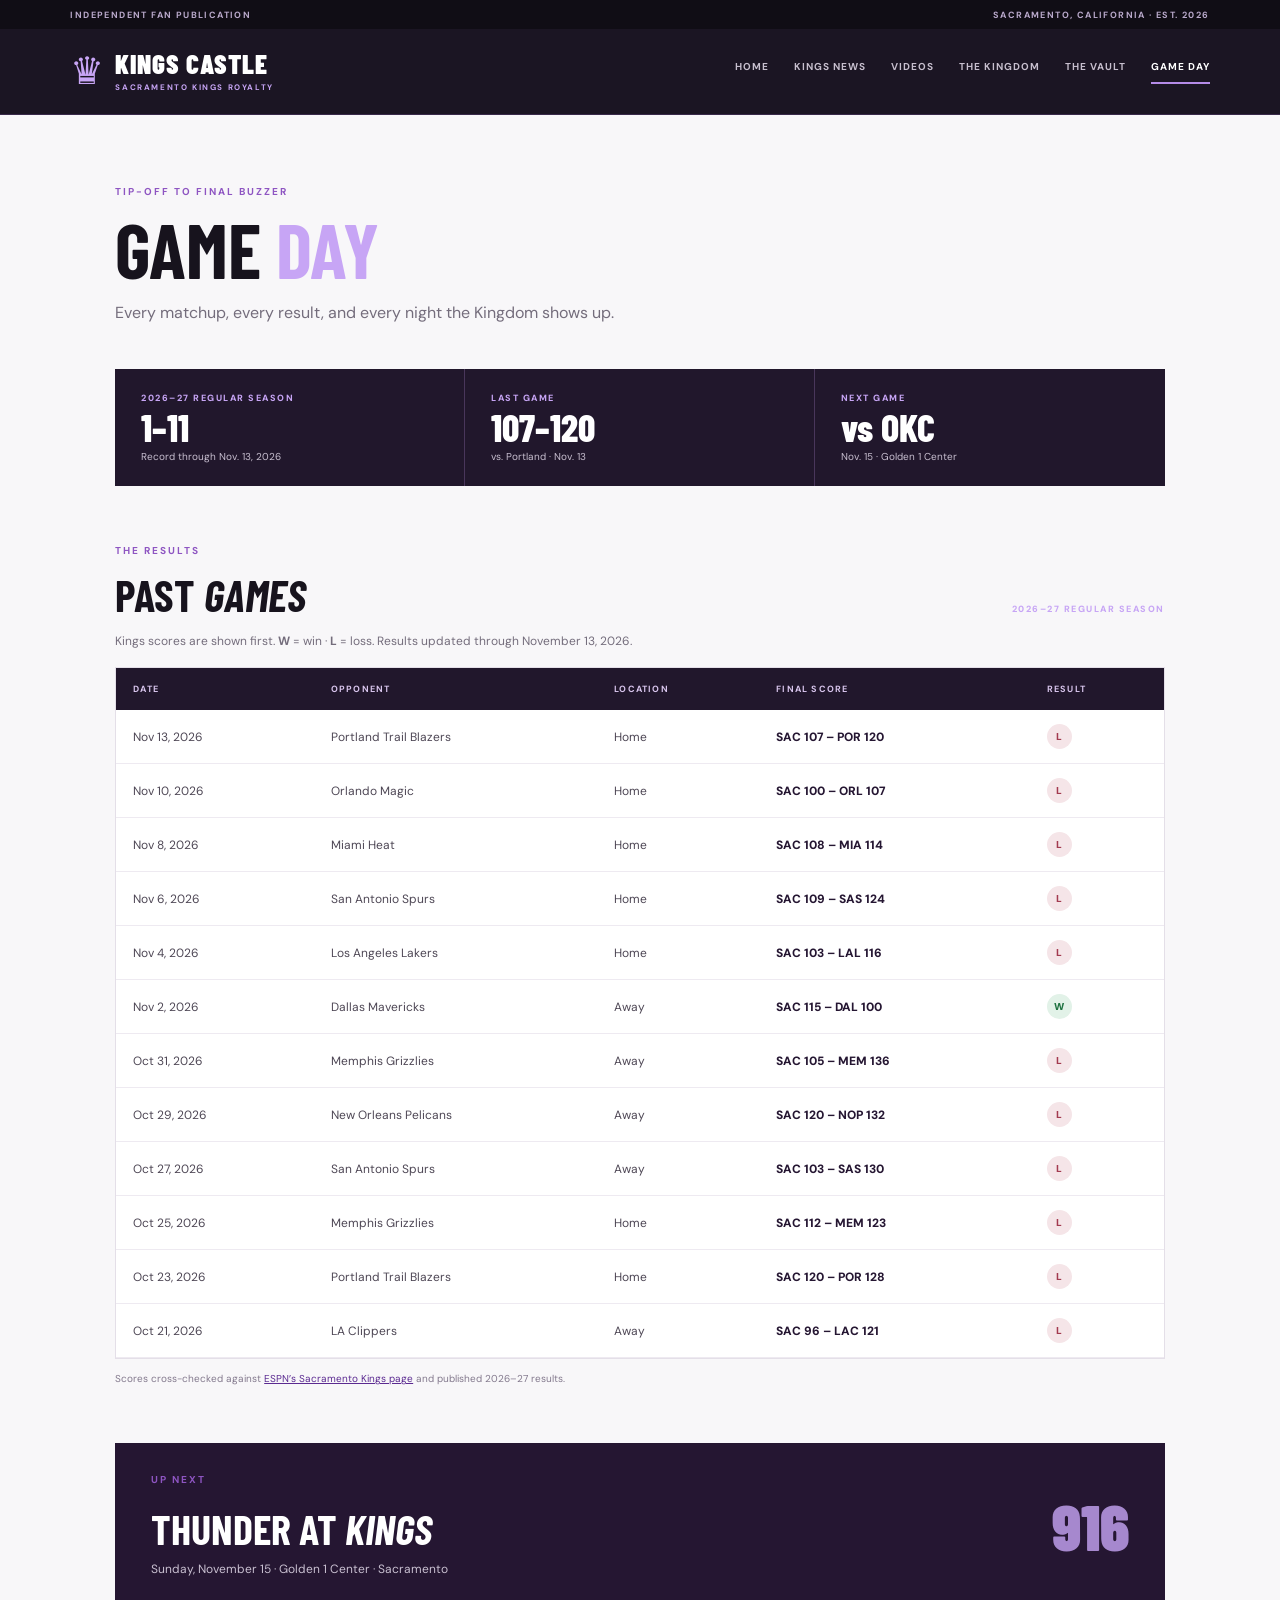
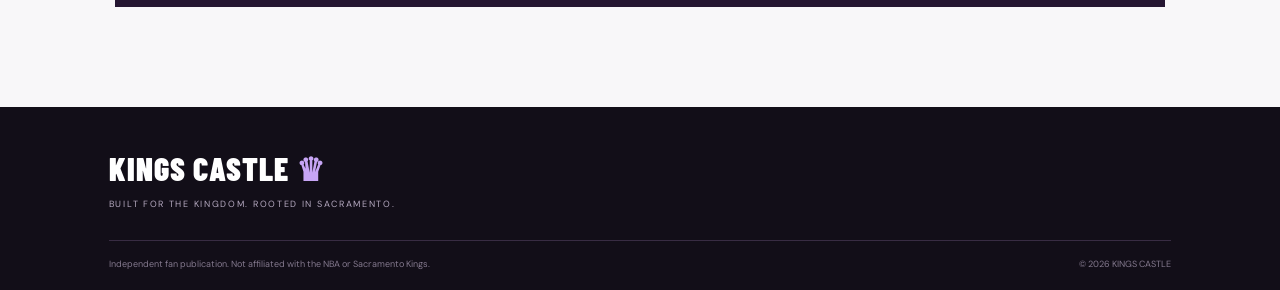
==== game-day.html @ 20aa43b6 "v3" ====
<!doctype html><html lang="en"><head><meta charset="utf-8"><meta name="viewport" content="width=device-width, initial-scale=1"><title>Game Day | Kings Castle</title><link href="https://fonts.googleapis.com/css2?family=Barlow+Condensed:wght@600;700;800;900&family=DM+Sans:wght@400;500;600;700&display=swap" rel="stylesheet"><link rel="stylesheet" href="assets/css/style.css"></head><body>
<div class="topline"><span>INDEPENDENT FAN PUBLICATION</span><span>SACRAMENTO, CALIFORNIA · EST. 2026</span></div>
<header class="site-header"><a class="brand" href="index.html"><span class="brand-mark">♛</span><span class="brand-copy"><strong>KINGS CASTLE</strong><small>SACRAMENTO KINGS ROYALTY</small></span></a><button class="menu-toggle" aria-label="Toggle navigation">☰</button><nav class="nav"><a href="index.html">HOME</a><a href="news.html">KINGS NEWS</a><a href="videos.html">VIDEOS</a><a href="kingdom.html">THE KINGDOM</a><a href="vault.html">THE VAULT</a><a class="active" href="game-day.html">GAME DAY</a></nav></header>
<main class="page-wrap">
  <div class="page-intro"><p class="eyebrow">TIP-OFF TO FINAL BUZZER</p><h1>GAME <em>DAY</em></h1><p>Every matchup, every result, and every night the Kingdom shows up.</p></div>
  <section class="record-strip">
    <div><span class="record-label">2026–27 REGULAR SEASON</span><strong>1–11</strong><small>Record through Nov. 13, 2026</small></div>
    <div><span class="record-label">LAST GAME</span><strong>107–120</strong><small>vs. Portland · Nov. 13</small></div>
    <div><span class="record-label">NEXT GAME</span><strong>vs OKC</strong><small>Nov. 15 · Golden 1 Center</small></div>
  </section>
  <section class="results-section">
    <div class="section-heading"><div><p class="eyebrow">THE RESULTS</p><h2>PAST <em>GAMES</em></h2></div><span class="season-tag">2026–27 REGULAR SEASON</span></div>
    <p class="results-intro">Kings scores are shown first. <strong>W</strong> = win · <strong>L</strong> = loss. Results updated through November 13, 2026.</p>
    <div class="results-table-wrap"><table class="results-table">
      <thead><tr><th>DATE</th><th>OPPONENT</th><th>LOCATION</th><th>FINAL SCORE</th><th>RESULT</th></tr></thead>
      <tbody>
        <tr><td>Nov 13, 2026</td><td>Portland Trail Blazers</td><td>Home</td><td class="score">SAC 107 – POR 120</td><td><span class="result loss">L</span></td></tr>
        <tr><td>Nov 10, 2026</td><td>Orlando Magic</td><td>Home</td><td class="score">SAC 100 – ORL 107</td><td><span class="result loss">L</span></td></tr>
        <tr><td>Nov 8, 2026</td><td>Miami Heat</td><td>Home</td><td class="score">SAC 108 – MIA 114</td><td><span class="result loss">L</span></td></tr>
        <tr><td>Nov 6, 2026</td><td>San Antonio Spurs</td><td>Home</td><td class="score">SAC 109 – SAS 124</td><td><span class="result loss">L</span></td></tr>
        <tr><td>Nov 4, 2026</td><td>Los Angeles Lakers</td><td>Home</td><td class="score">SAC 103 – LAL 116</td><td><span class="result loss">L</span></td></tr>
        <tr><td>Nov 2, 2026</td><td>Dallas Mavericks</td><td>Away</td><td class="score">SAC 115 – DAL 100</td><td><span class="result win">W</span></td></tr>
        <tr><td>Oct 31, 2026</td><td>Memphis Grizzlies</td><td>Away</td><td class="score">SAC 105 – MEM 136</td><td><span class="result loss">L</span></td></tr>
        <tr><td>Oct 29, 2026</td><td>New Orleans Pelicans</td><td>Away</td><td class="score">SAC 120 – NOP 132</td><td><span class="result loss">L</span></td></tr>
        <tr><td>Oct 27, 2026</td><td>San Antonio Spurs</td><td>Away</td><td class="score">SAC 103 – SAS 130</td><td><span class="result loss">L</span></td></tr>
        <tr><td>Oct 25, 2026</td><td>Memphis Grizzlies</td><td>Home</td><td class="score">SAC 112 – MEM 123</td><td><span class="result loss">L</span></td></tr>
        <tr><td>Oct 23, 2026</td><td>Portland Trail Blazers</td><td>Home</td><td class="score">SAC 120 – POR 128</td><td><span class="result loss">L</span></td></tr>
        <tr><td>Oct 21, 2026</td><td>LA Clippers</td><td>Away</td><td class="score">SAC 96 – LAC 121</td><td><span class="result loss">L</span></td></tr>
      </tbody>
    </table></div>
    <p class="source-note">Scores cross-checked against <a href="https://www.espn.com/nba/team/_/name/sac/sacramento-kings" target="_blank" rel="noopener">ESPN’s Sacramento Kings page</a> and published 2026–27 results.</p>
  </section>
  <section class="upcoming-panel"><div><p class="eyebrow">UP NEXT</p><h2>THUNDER AT <em>KINGS</em></h2><p>Sunday, November 15 · Golden 1 Center · Sacramento</p></div><span class="upcoming-mark">916</span></section>
</main>
<footer class="footer"><a class="footer-brand" href="index.html">KINGS CASTLE <span>♛</span></a><p>BUILT FOR THE KINGDOM. ROOTED IN SACRAMENTO.</p><div class="footer-bottom"><span>Independent fan publication. Not affiliated with the NBA or Sacramento Kings.</span><span>© 2026 KINGS CASTLE</span></div></footer><script src="assets/js/main.js"></script></body></html>
---- assets/css/style.css ----
*{box-sizing:border-box} :root{--purple:#5b2a91;--deep:#17121f;--ink:#17131d;--lav:#c7a5f5;--paper:#f5f2f7;--muted:#8f8798}
html{scroll-behavior:smooth}body{margin:0;background:#f8f7f9;color:var(--ink);font-family:"DM Sans",sans-serif}a{color:inherit;text-decoration:none}
.topline{height:29px;background:#100d15;color:#b9a9cb;display:flex;justify-content:space-between;align-items:center;padding:0 5.5%;font-size:9px;letter-spacing:1.4px;font-weight:700}
.site-header{height:86px;background:#1b1523;color:white;display:flex;align-items:center;justify-content:space-between;padding:0 5.5%;border-bottom:1px solid #39294a;position:relative;z-index:5}
.brand{display:flex;align-items:center;gap:11px}.brand-mark{font-size:38px;color:#c8a5f5;line-height:1}.brand-copy{display:flex;flex-direction:column}.brand-copy strong{font:900 27px/ .9 "Barlow Condensed",sans-serif;letter-spacing:1px}.brand-copy small{font-size:8px;letter-spacing:1.6px;color:#c7a5f5;margin-top:7px;font-weight:700}
.nav{display:flex;gap:25px}.nav a{font-size:10px;letter-spacing:1px;font-weight:700;color:#c7bfce}.nav a:hover,.nav a.active{color:#fff}.nav a.active{border-bottom:2px solid #b58be8;padding-bottom:9px}.menu-toggle{display:none;background:none;border:0;color:white;font-size:24px}
.hero{min-height:570px;background:#21152e;color:#fff;position:relative;overflow:hidden;padding:100px 9% 80px;display:flex;align-items:center}.hero-content{position:relative;z-index:2;max-width:680px}.eyebrow{font-size:10px;letter-spacing:2px;font-weight:700;color:#8e55c2;margin:0 0 17px}.eyebrow-dot{display:inline-block;width:7px;height:7px;background:#c7a5f5;border-radius:50%;margin-right:9px}
h1,h2,h3{font-family:"Barlow Condensed",sans-serif;text-transform:uppercase;margin-top:0} .hero h1{font-size:clamp(62px,9vw,112px);line-height:.83;letter-spacing:-1px;margin:0 0 23px}.hero h1 em,.section h2 em,.kingdom-band em,.page-intro h1 em,.culture-card em,.vault-panel em,.article-wrap h1 em{font-style:normal;color:#c7a5f5}
.hero-sub{font-size:16px;color:#c9c0d1;max-width:440px;line-height:1.7}.hero-actions{display:flex;align-items:center;gap:27px;margin-top:32px}.button{display:inline-flex;padding:15px 20px;font-size:10px;font-weight:800;letter-spacing:1px;gap:20px}.button-light{background:#c7a5f5;color:#1c1426}.text-link,.arrow-link,.read-link{font-size:10px;font-weight:800;letter-spacing:1px}.text-link{color:white}.hero-art{position:absolute;inset:0 0 0 38%;opacity:.8;background:radial-gradient(ellipse at 70% 45%,#7545a3 0,#342044 33%,transparent 67%)}.hero-glow{position:absolute;width:450px;height:450px;border:1px solid #9871bc;border-radius:50%;right:8%;top:7%;box-shadow:0 0 0 35px #ffffff08,0 0 0 80px #ffffff05}.hero-crown{position:absolute;right:20%;top:15%;font-size:260px;color:#d4b5f3;opacity:.13}.hero-lines{position:absolute;inset:0;background:repeating-linear-gradient(130deg,transparent 0 55px,#ffffff08 56px 57px)}.hero-stamp{position:absolute;right:9%;bottom:100px;border:1px solid #9c7aba;padding:15px 19px;display:flex;align-items:center;gap:12px;color:#d8c4ee}.hero-stamp span{font:900 40px "Barlow Condensed"}.hero-stamp small{font-size:8px;line-height:1.5;letter-spacing:1px}.hero-bottom{position:absolute;bottom:22px;left:9%;right:9%;display:flex;justify-content:space-between;font-size:8px;letter-spacing:1.5px;color:#a99bb7}
.section{padding:78px 8.5%;}.section-heading{display:flex;justify-content:space-between;align-items:end;margin-bottom:28px}.section h2,.section-heading h2{font-size:44px;line-height:.95;margin:0}.arrow-link{color:#5b2a91}.feature-grid{display:grid;grid-template-columns:1.45fr 1fr;gap:24px}.feature-card{background:#fff;padding-bottom:26px}.feature-card h3,.video-card h3{font-size:29px;margin:8px 24px}.feature-card p:not(.card-meta){margin:0 24px 17px;color:#706978;font-size:13px;line-height:1.7}.feature-card .card-meta,.feature-card .read-link{margin-left:24px}.image-placeholder{height:240px;display:flex;align-items:center;justify-content:center;position:relative;overflow:hidden;color:#e6d8f4;letter-spacing:2px;font-size:10px;font-weight:700}.image-arena{background:linear-gradient(130deg,#21132e,#65418a 55%,#17121f)}.image-arena b{position:absolute;font:900 170px "Barlow Condensed";opacity:.13;right:22px;bottom:-35px}.image-purple{background:radial-gradient(circle at 50% 45%,#7547a4,#24172f 70%)}.image-purple b{position:absolute;font-size:150px;opacity:.15}.card-meta{display:flex;gap:13px;color:#8a6ba8;font-size:8px;letter-spacing:1.3px;font-weight:800;margin-top:19px}.read-link{color:#5b2a91}.video-section{background:#eeeaf2}.video-grid{display:grid;grid-template-columns:repeat(3,1fr);gap:20px}.video-card{background:#fff;padding-bottom:22px}.video-thumb,.video-placeholder{height:190px;display:block;position:relative;background:#20162b;overflow:hidden}.video-thumb img{width:100%;height:100%;object-fit:cover}.play{position:absolute;left:50%;top:50%;transform:translate(-50%,-50%);width:48px;height:48px;border-radius:50%;background:#c7a5f5;color:#24172f;display:grid;place-items:center}.video-card .card-meta{margin:17px 20px 0}.video-card h3{font-size:23px;margin:8px 20px 16px}.video-card .read-link{margin-left:20px}.muted{color:#817989;font-size:13px;line-height:1.7}
.kingdom-band{background:#251632;color:white;padding:57px 8.5%;display:flex;align-items:center;justify-content:space-between}.kingdom-band h2{font-size:56px;line-height:.9;margin:0}.button-outline{border:1px solid #c7a5f5;color:#fff}.lower-grid{display:grid;grid-template-columns:1fr 1fr;gap:55px}.compact{margin-bottom:16px}.compact h2{font-size:38px}.footer{background:#120e18;color:#fff;padding:42px 8.5% 20px}.footer-brand{font:900 32px "Barlow Condensed";letter-spacing:1px}.footer-brand span{color:#c7a5f5}.footer>p{font-size:9px;letter-spacing:1.7px;color:#b5a9c0}.footer-bottom{border-top:1px solid #382c43;margin-top:30px;padding-top:17px;display:flex;justify-content:space-between;color:#84798e;font-size:9px}
.page-wrap{min-height:65vh;padding:70px 9% 100px}.page-intro{margin-bottom:42px;max-width:700px}.page-intro h1{font-size:76px;line-height:.9;margin:0 0 16px}.page-intro>p:last-child{color:#746d7c;line-height:1.7}.notice{padding:16px 18px;background:#eee8f5;border-left:3px solid #8052ad;color:#51435e;font-size:12px;line-height:1.6;margin:20px 0 30px}.story-row{display:grid;grid-template-columns:55px 1fr auto;gap:20px;align-items:center;padding:25px 0;border-bottom:1px solid #ded9e3}.story-number{font:800 34px "Barlow Condensed";color:#b79acb}.story-row h2{font-size:31px;margin:5px 0}.story-row p:not(.card-meta){font-size:13px;color:#766e7c;margin:0}.culture-grid{display:grid;grid-template-columns:repeat(3,1fr);gap:18px}.culture-card{min-height:300px;padding:27px;background:linear-gradient(145deg,#24172f,#57377a);color:white;display:flex;flex-direction:column;justify-content:space-between}.culture-card>span{font-size:9px;letter-spacing:1.5px;color:#c7a5f5}.culture-card h2{font-size:39px;line-height:.92}.culture-card p{font-size:12px;line-height:1.7;color:#d0c6d9}.vault-panel{background:#21172c;color:white;padding:45px;display:flex;align-items:center;gap:45px}.vault-symbol{font-size:100px;color:#c7a5f5}.vault-panel h2{font-size:48px;line-height:.9;margin:0 0 15px}.vault-panel p:last-child{color:#c8becf;max-width:520px;font-size:13px;line-height:1.7}
.article-wrap{max-width:850px;margin:0 auto;padding:55px 24px 100px}.back-link{font-size:10px;letter-spacing:1px;color:#6d4b8e;font-weight:800}.article-wrap article{margin-top:35px}.article-wrap h1{font-size:65px;line-height:.95;margin:0 0 12px}.article-deck{font-size:17px;color:#746b7c;line-height:1.6}.article-hero{height:360px;margin:28px 0}.article-wrap article>p:not(.eyebrow){font-size:15px;line-height:1.9;color:#4e4854}.article-wrap h2{font-size:34px;margin-top:35px}.embed-wrap{position:relative;padding-bottom:56.25%;height:0;margin:30px 0;background:#100d15}.embed-wrap iframe{position:absolute;inset:0;width:100%;height:100%;border:0}
@media(max-width:850px){.nav{gap:12px}.nav a{font-size:9px}.site-header{padding:0 4%}.hero{padding-left:7%}.hero-stamp{right:5%}.section{padding:60px 6%}}
@media(max-width:650px){.topline{font-size:7px;padding:0 4%}.site-header{height:72px;padding:0 5%}.menu-toggle{display:block}.nav{display:none;position:absolute;top:72px;left:0;right:0;background:#1b1523;padding:18px 6%;flex-direction:column;gap:18px}.nav.open{display:flex}.nav a{font-size:11px}.hero{min-height:570px;padding:80px 7%}.hero h1{font-size:67px}.hero-art{left:15%;opacity:.55}.hero-stamp{display:none}.hero-bottom{left:7%;right:7%;font-size:7px}.hero-actions{gap:16px;flex-wrap:wrap}.feature-grid,.video-grid,.lower-grid,.culture-grid{grid-template-columns:1fr}.section{padding:55px 6%}.section-heading h2{font-size:37px}.section-heading{gap:15px}.feature-card h3{font-size:27px}.kingdom-band{padding:45px 7%;align-items:flex-start;gap:25px;flex-direction:column}.kingdom-band h2{font-size:48px}.footer{padding:38px 7% 18px}.footer-bottom{gap:12px;flex-direction:column}.page-wrap{padding:52px 6% 75px}.page-intro h1{font-size:62px}.story-row{grid-template-columns:35px 1fr;gap:12px}.story-row>.read-link{grid-column:2}.vault-panel{padding:28px;display:block}.vault-symbol{font-size:65px}.vault-panel h2{font-size:39px}.article-wrap h1{font-size:50px}.article-hero{height:220px}}

/* Game Day results */
.record-strip{display:grid;grid-template-columns:repeat(3,1fr);background:#21172c;color:#fff;margin:0 0 58px}
.record-strip>div{padding:23px 26px;border-right:1px solid #49365b;display:flex;flex-direction:column;gap:5px}
.record-strip>div:last-child{border:0}.record-label,.season-tag{font-size:9px;letter-spacing:1.5px;color:#c7a5f5;font-weight:800}
.record-strip strong{font:800 38px/.95 "Barlow Condensed",sans-serif}.record-strip small{font-size:10px;color:#c9c0d1}
.results-section{margin-bottom:58px}.results-intro{font-size:12px;color:#746d7c;margin:-10px 0 18px}
.results-table-wrap{overflow-x:auto;background:#fff;border:1px solid #e4dfe8}
.results-table{border-collapse:collapse;width:100%;min-width:650px;text-align:left}
.results-table th{background:#21172c;color:#d8c5ed;padding:15px 17px;font-size:9px;letter-spacing:1.2px}
.results-table td{padding:14px 17px;border-bottom:1px solid #eeeaf1;font-size:12px;color:#4e4755}
.results-table tbody tr:hover{background:#f7f3fa}.results-table .score{font-weight:800;color:#251632;white-space:nowrap}
.result{display:inline-grid;place-items:center;width:25px;height:25px;border-radius:50%;font-size:10px;font-weight:900}
.result.win{background:#e2f2e8;color:#207442}.result.loss{background:#f5e5e8;color:#a33b50}
.source-note{font-size:10px;color:#83798d;margin-top:13px}.source-note a{color:#5b2a91;text-decoration:underline}
.upcoming-panel{background:#251632;color:#fff;padding:30px 36px;display:flex;align-items:center;justify-content:space-between}
.upcoming-panel h2{font-size:42px;margin:0 0 8px}.upcoming-panel p:last-child{font-size:12px;color:#c9c0d1;margin:0}.upcoming-mark{font:900 64px "Barlow Condensed";color:#c7a5f5;opacity:.8}
@media(max-width:650px){.record-strip{grid-template-columns:1fr}.record-strip>div{border-right:0;border-bottom:1px solid #49365b;padding:17px 20px}.upcoming-panel{padding:25px;gap:12px}.upcoming-panel h2{font-size:34px}.upcoming-mark{font-size:45px}.results-table td{padding:12px}}

/* Video descriptions and ESPN news cards */
.video-description{font-size:12px;line-height:1.65;color:#746d7c;margin:0 20px 17px}
.video-detail-description{font-size:15px;line-height:1.7;color:#746d7c;max-width:700px}
.mini-news-grid{display:grid;grid-template-columns:repeat(3,1fr);gap:18px}
.mini-news{background:#fff;padding:23px;border-top:3px solid #684091}
.mini-news h3{font-size:25px;line-height:1.05;margin:10px 0}
.mini-news p:not(.card-meta){font-size:12px;line-height:1.7;color:#746d7c}
.mini-news .read-link{display:inline-block;margin-top:5px}
.espn-home-section{background:#f0edf3}
.news-story h2 a:hover,.mini-news h3 a:hover{color:#70469a}
@media(max-width:650px){.mini-news-grid{grid-template-columns:1fr}}
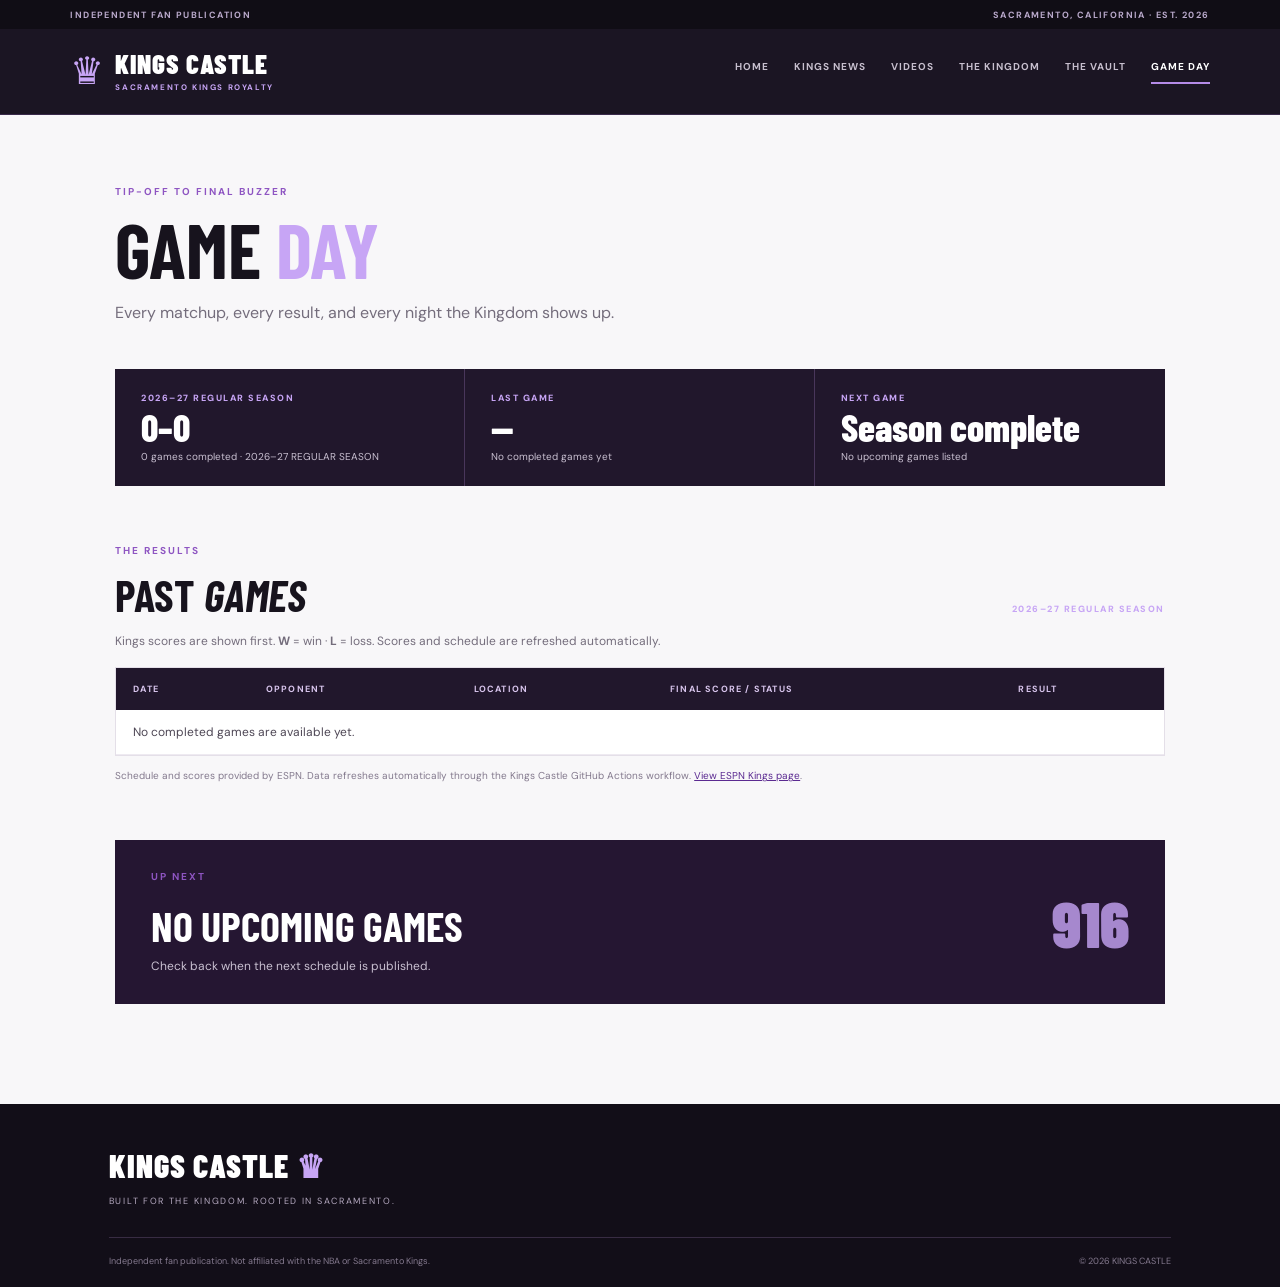
==== commit 0b0aeb62: "v4 with automation" ====
--- a/game-day.html
+++ b/game-day.html
@@ -3,33 +3,23 @@
 <header class="site-header"><a class="brand" href="index.html"><span class="brand-mark">♛</span><span class="brand-copy"><strong>KINGS CASTLE</strong><small>SACRAMENTO KINGS ROYALTY</small></span></a><button class="menu-toggle" aria-label="Toggle navigation">☰</button><nav class="nav"><a href="index.html">HOME</a><a href="news.html">KINGS NEWS</a><a href="videos.html">VIDEOS</a><a href="kingdom.html">THE KINGDOM</a><a href="vault.html">THE VAULT</a><a class="active" href="game-day.html">GAME DAY</a></nav></header>
 <main class="page-wrap">
   <div class="page-intro"><p class="eyebrow">TIP-OFF TO FINAL BUZZER</p><h1>GAME <em>DAY</em></h1><p>Every matchup, every result, and every night the Kingdom shows up.</p></div>
-  <section class="record-strip">
-    <div><span class="record-label">2026–27 REGULAR SEASON</span><strong>1–11</strong><small>Record through Nov. 13, 2026</small></div>
-    <div><span class="record-label">LAST GAME</span><strong>107–120</strong><small>vs. Portland · Nov. 13</small></div>
-    <div><span class="record-label">NEXT GAME</span><strong>vs OKC</strong><small>Nov. 15 · Golden 1 Center</small></div>
+  <section class="record-strip" id="record-strip" aria-live="polite">
+    <div><span class="record-label">2026–27 REGULAR SEASON</span><strong id="season-record">Loading…</strong><small id="record-caption">Fetching Kings results</small></div>
+    <div><span class="record-label">LAST GAME</span><strong id="last-score">Loading…</strong><small id="last-game-caption">Checking latest result</small></div>
+    <div><span class="record-label">NEXT GAME</span><strong id="next-opponent">Loading…</strong><small id="next-game-caption">Checking schedule</small></div>
   </section>
   <section class="results-section">
-    <div class="section-heading"><div><p class="eyebrow">THE RESULTS</p><h2>PAST <em>GAMES</em></h2></div><span class="season-tag">2026–27 REGULAR SEASON</span></div>
-    <p class="results-intro">Kings scores are shown first. <strong>W</strong> = win · <strong>L</strong> = loss. Results updated through November 13, 2026.</p>
-    <div class="results-table-wrap"><table class="results-table">
-      <thead><tr><th>DATE</th><th>OPPONENT</th><th>LOCATION</th><th>FINAL SCORE</th><th>RESULT</th></tr></thead>
-      <tbody>
-        <tr><td>Nov 13, 2026</td><td>Portland Trail Blazers</td><td>Home</td><td class="score">SAC 107 – POR 120</td><td><span class="result loss">L</span></td></tr>
-        <tr><td>Nov 10, 2026</td><td>Orlando Magic</td><td>Home</td><td class="score">SAC 100 – ORL 107</td><td><span class="result loss">L</span></td></tr>
-        <tr><td>Nov 8, 2026</td><td>Miami Heat</td><td>Home</td><td class="score">SAC 108 – MIA 114</td><td><span class="result loss">L</span></td></tr>
-        <tr><td>Nov 6, 2026</td><td>San Antonio Spurs</td><td>Home</td><td class="score">SAC 109 – SAS 124</td><td><span class="result loss">L</span></td></tr>
-        <tr><td>Nov 4, 2026</td><td>Los Angeles Lakers</td><td>Home</td><td class="score">SAC 103 – LAL 116</td><td><span class="result loss">L</span></td></tr>
-        <tr><td>Nov 2, 2026</td><td>Dallas Mavericks</td><td>Away</td><td class="score">SAC 115 – DAL 100</td><td><span class="result win">W</span></td></tr>
-        <tr><td>Oct 31, 2026</td><td>Memphis Grizzlies</td><td>Away</td><td class="score">SAC 105 – MEM 136</td><td><span class="result loss">L</span></td></tr>
-        <tr><td>Oct 29, 2026</td><td>New Orleans Pelicans</td><td>Away</td><td class="score">SAC 120 – NOP 132</td><td><span class="result loss">L</span></td></tr>
-        <tr><td>Oct 27, 2026</td><td>San Antonio Spurs</td><td>Away</td><td class="score">SAC 103 – SAS 130</td><td><span class="result loss">L</span></td></tr>
-        <tr><td>Oct 25, 2026</td><td>Memphis Grizzlies</td><td>Home</td><td class="score">SAC 112 – MEM 123</td><td><span class="result loss">L</span></td></tr>
-        <tr><td>Oct 23, 2026</td><td>Portland Trail Blazers</td><td>Home</td><td class="score">SAC 120 – POR 128</td><td><span class="result loss">L</span></td></tr>
-        <tr><td>Oct 21, 2026</td><td>LA Clippers</td><td>Away</td><td class="score">SAC 96 – LAC 121</td><td><span class="result loss">L</span></td></tr>
-      </tbody>
-    </table></div>
-    <p class="source-note">Scores cross-checked against <a href="https://www.espn.com/nba/team/_/name/sac/sacramento-kings" target="_blank" rel="noopener">ESPN’s Sacramento Kings page</a> and published 2026–27 results.</p>
+    <div class="section-heading"><div><p class="eyebrow">THE RESULTS</p><h2>PAST <em>GAMES</em></h2></div><span class="season-tag" id="season-label">NBA REGULAR SEASON</span></div>
+    <p class="results-intro">Kings scores are shown first. <strong>W</strong> = win · <strong>L</strong> = loss. Scores and schedule are refreshed automatically.</p>
+    <div class="results-table-wrap">
+      <table class="results-table">
+        <thead><tr><th>DATE</th><th>OPPONENT</th><th>LOCATION</th><th>FINAL SCORE / STATUS</th><th>RESULT</th></tr></thead>
+        <tbody id="games-table-body"><tr><td colspan="5">Loading Kings schedule…</td></tr></tbody>
+      </table>
+    </div>
+    <p class="source-note">Schedule and scores provided by ESPN. Data refreshes automatically through the Kings Castle GitHub Actions workflow. <a href="https://www.espn.com/nba/team/_/name/sac/sacramento-kings" target="_blank" rel="noopener">View ESPN Kings page</a>.</p>
+    <p class="source-note" id="data-updated"></p>
   </section>
-  <section class="upcoming-panel"><div><p class="eyebrow">UP NEXT</p><h2>THUNDER AT <em>KINGS</em></h2><p>Sunday, November 15 · Golden 1 Center · Sacramento</p></div><span class="upcoming-mark">916</span></section>
+  <section class="upcoming-panel" id="upcoming-panel"><div><p class="eyebrow">UP NEXT</p><h2 id="upcoming-title">LOADING <em>KINGS</em></h2><p id="upcoming-details">Retrieving the next matchup…</p></div><span class="upcoming-mark">916</span></section>
 </main>
-<footer class="footer"><a class="footer-brand" href="index.html">KINGS CASTLE <span>♛</span></a><p>BUILT FOR THE KINGDOM. ROOTED IN SACRAMENTO.</p><div class="footer-bottom"><span>Independent fan publication. Not affiliated with the NBA or Sacramento Kings.</span><span>© 2026 KINGS CASTLE</span></div></footer><script src="assets/js/main.js"></script></body></html>+<footer class="footer"><a class="footer-brand" href="index.html">KINGS CASTLE <span>♛</span></a><p>BUILT FOR THE KINGDOM. ROOTED IN SACRAMENTO.</p><div class="footer-bottom"><span>Independent fan publication. Not affiliated with the NBA or Sacramento Kings.</span><span>© 2026 KINGS CASTLE</span></div></footer><script src="assets/js/game-day.js"></script><script src="assets/js/main.js"></script></body></html>
